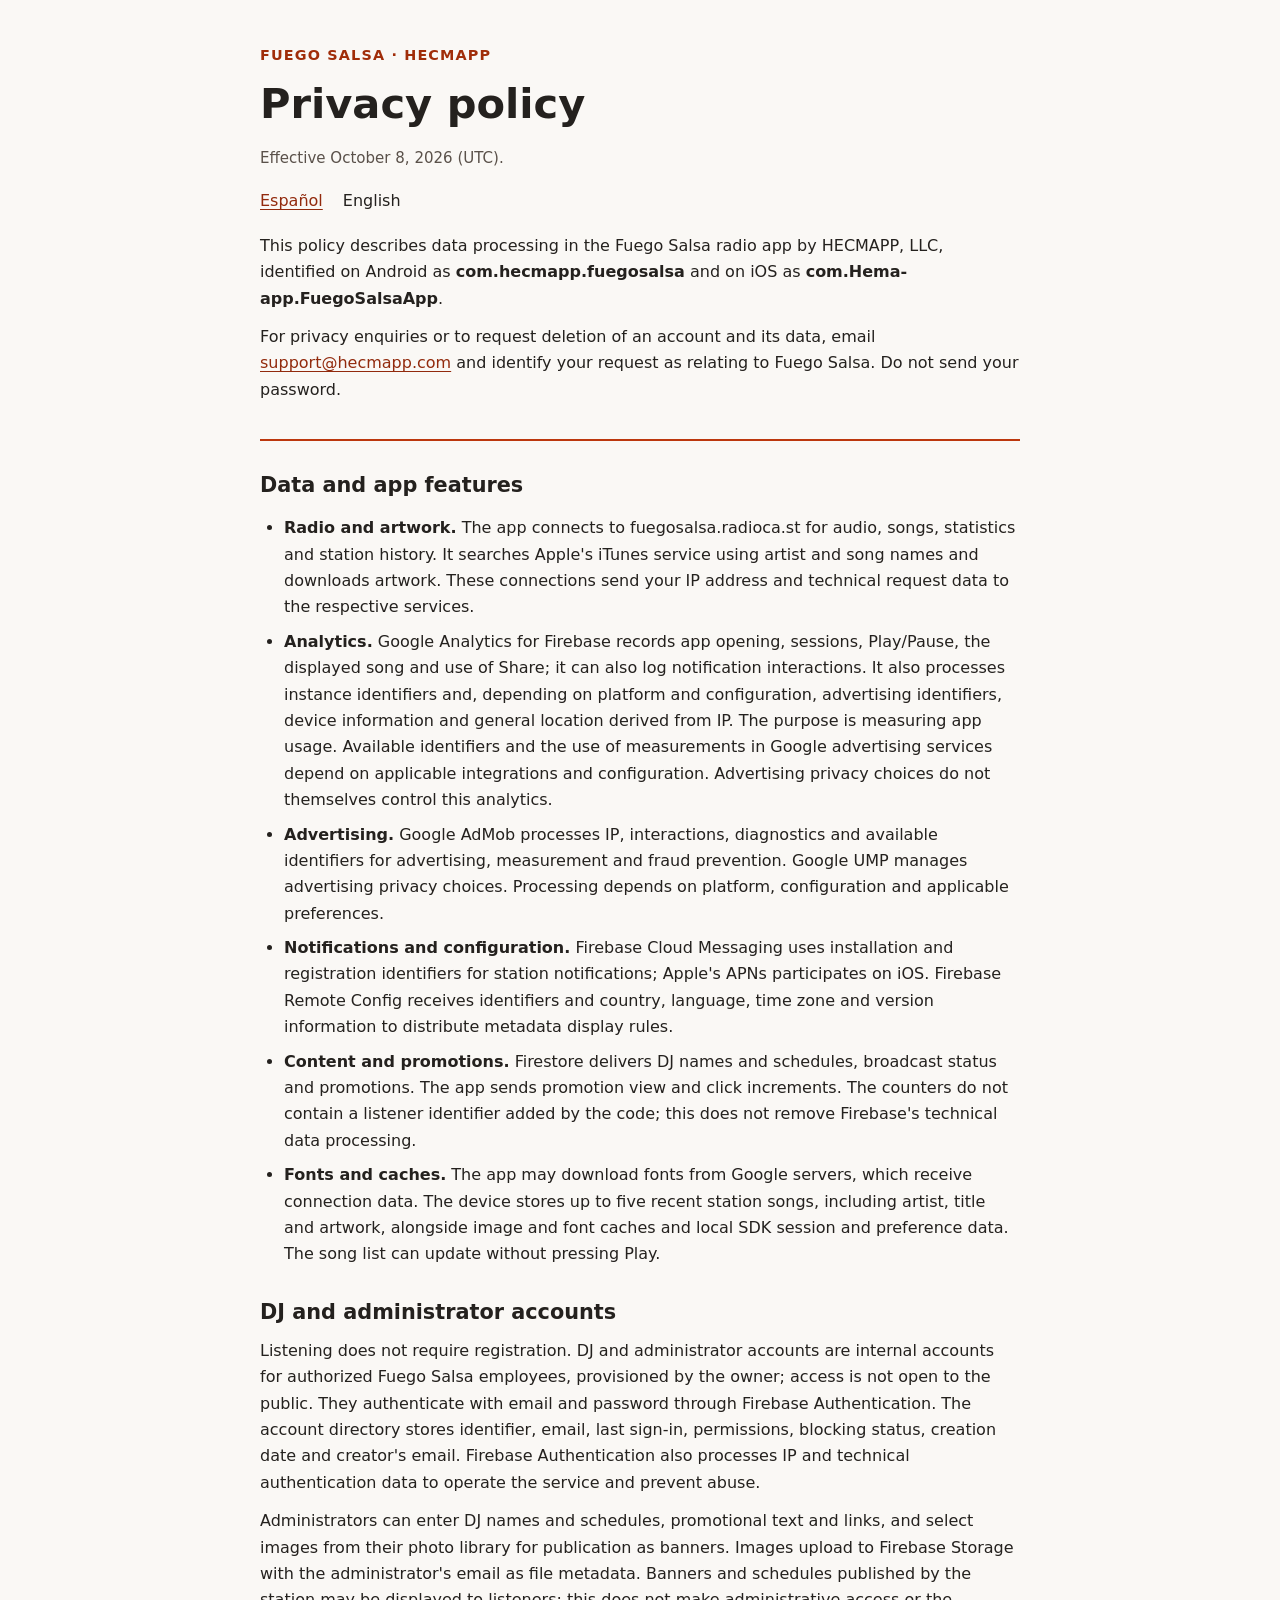
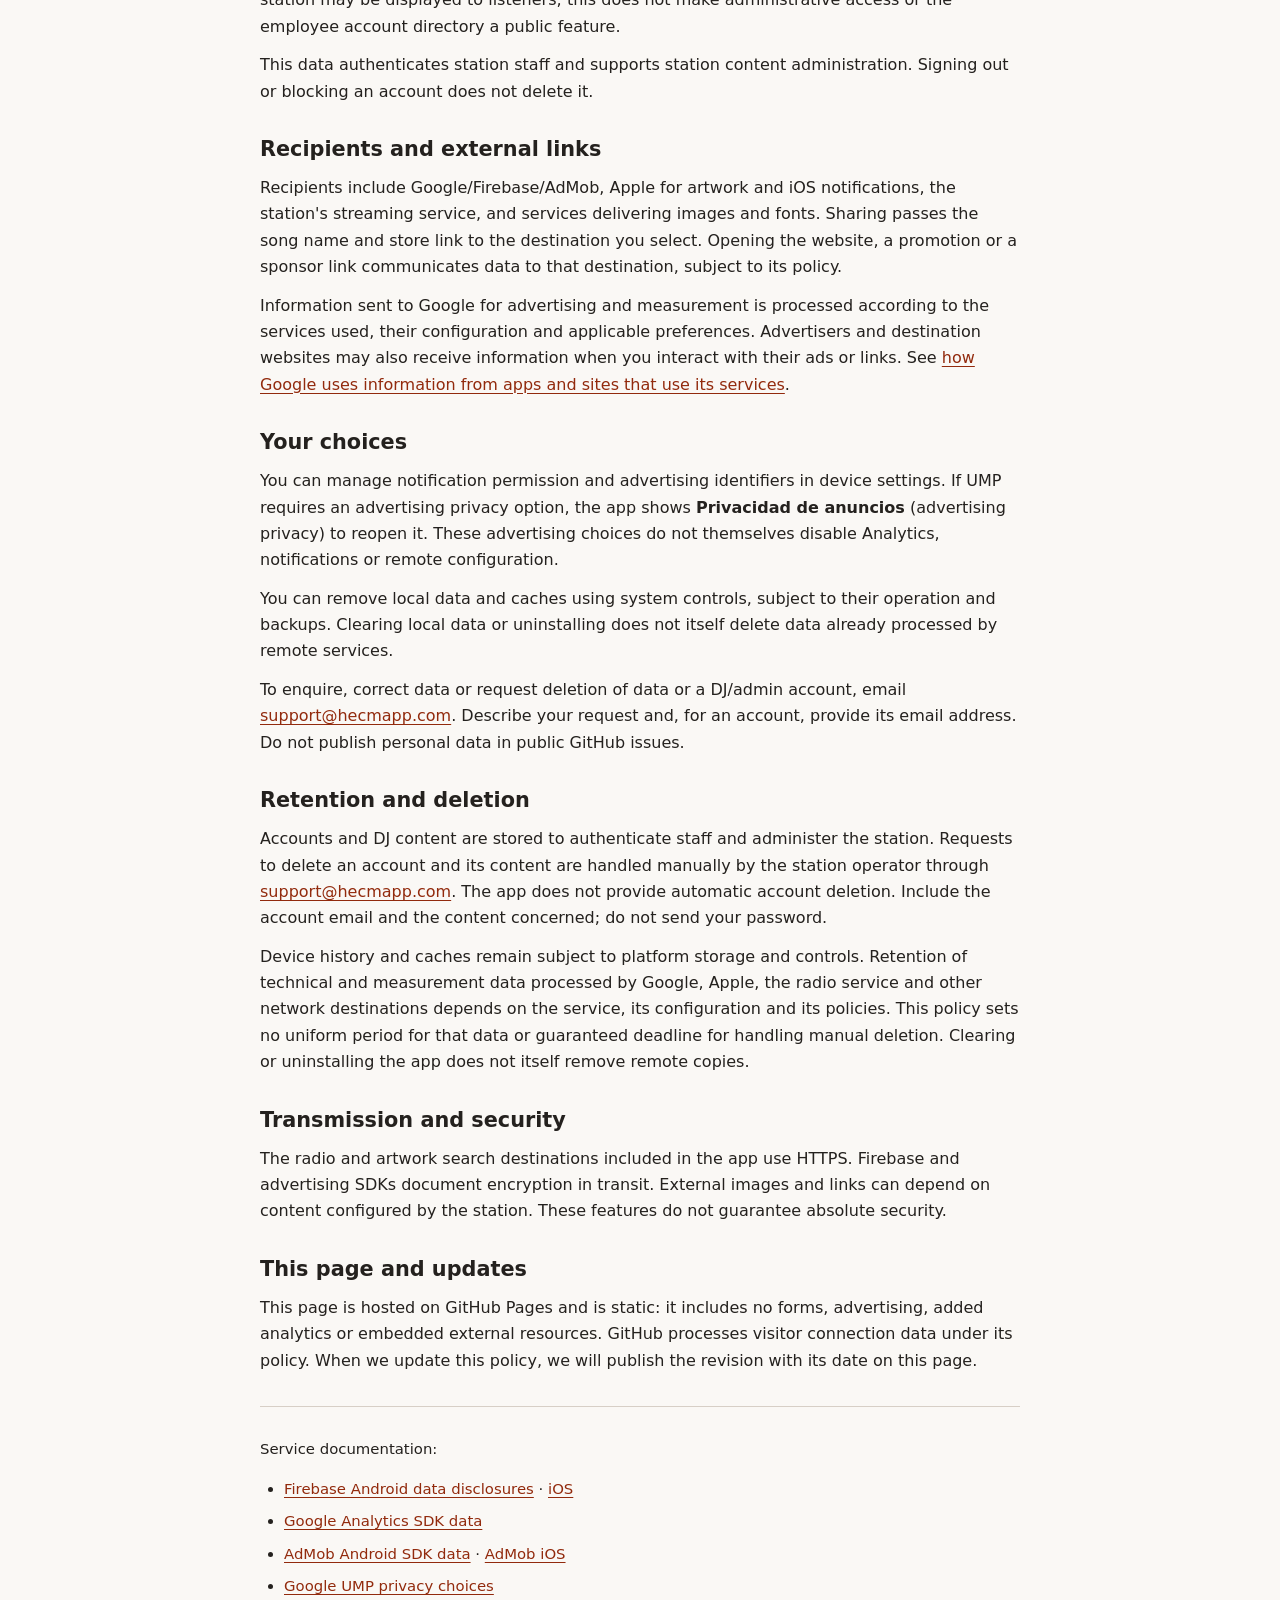
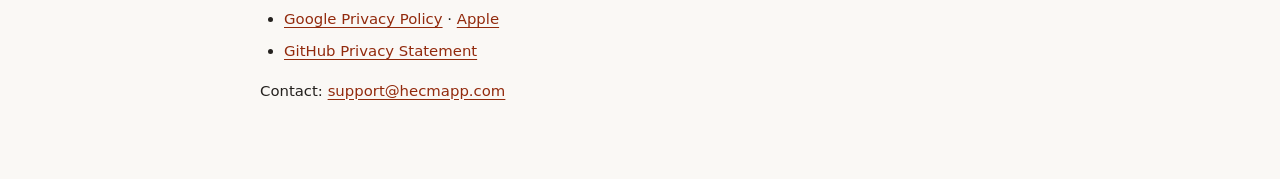
==== en.html @ 74feadb2 "Publish Fuego Salsa privacy policy in Spanish and English" ====
<!doctype html>
<html lang="en">
<head>
<meta charset="utf-8">
<meta name="viewport" content="width=device-width,initial-scale=1">
<meta name="robots" content="index,follow">
<title>Fuego Salsa Privacy Policy</title>
<meta name="description" content="Privacy policy for Fuego Salsa by HECMAPP, LLC.">
<link rel="stylesheet" href="styles.css">
<link rel="alternate" hreflang="es" href="index.html">
</head>
<body><main>
<header>
<p class="brand">FUEGO SALSA · HECMAPP</p>
<h1>Privacy policy</h1>
<p class="meta">Effective October 8, 2026 (UTC).</p>
<nav aria-label="Language"><a href="index.html" lang="es">Español</a><span aria-current="page">English</span></nav>
<p>This policy describes data processing in the Fuego Salsa radio app by HECMAPP, LLC, identified on Android as <strong>com.hecmapp.fuegosalsa</strong> and on iOS as <strong>com.Hema-app.FuegoSalsaApp</strong>.</p>
<p>For privacy enquiries or to request deletion of an account and its data, email <a href="mailto:support@hecmapp.com">support@hecmapp.com</a> and identify your request as relating to Fuego Salsa. Do not send your password.</p>
</header>
<section aria-labelledby="data"><h2 id="data">Data and app features</h2>
<ul>
<li><strong>Radio and artwork.</strong> The app connects to fuegosalsa.radioca.st for audio, songs, statistics and station history. It searches Apple's iTunes service using artist and song names and downloads artwork. These connections send your IP address and technical request data to the respective services.</li>
<li><strong>Analytics.</strong> Google Analytics for Firebase records app opening, sessions, Play/Pause, the displayed song and use of Share; it can also log notification interactions. It also processes instance identifiers and, depending on platform and configuration, advertising identifiers, device information and general location derived from IP. The purpose is measuring app usage. Available identifiers and the use of measurements in Google advertising services depend on applicable integrations and configuration. Advertising privacy choices do not themselves control this analytics.</li>
<li><strong>Advertising.</strong> Google AdMob processes IP, interactions, diagnostics and available identifiers for advertising, measurement and fraud prevention. Google UMP manages advertising privacy choices. Processing depends on platform, configuration and applicable preferences.</li>
<li><strong>Notifications and configuration.</strong> Firebase Cloud Messaging uses installation and registration identifiers for station notifications; Apple's APNs participates on iOS. Firebase Remote Config receives identifiers and country, language, time zone and version information to distribute metadata display rules.</li>
<li><strong>Content and promotions.</strong> Firestore delivers DJ names and schedules, broadcast status and promotions. The app sends promotion view and click increments. The counters do not contain a listener identifier added by the code; this does not remove Firebase's technical data processing.</li>
<li><strong>Fonts and caches.</strong> The app may download fonts from Google servers, which receive connection data. The device stores up to five recent station songs, including artist, title and artwork, alongside image and font caches and local SDK session and preference data. The song list can update without pressing Play.</li>
</ul></section>
<section aria-labelledby="admin"><h2 id="admin">DJ and administrator accounts</h2>
<p>Listening does not require registration. DJ and administrator accounts are internal accounts for authorized Fuego Salsa employees, provisioned by the owner; access is not open to the public. They authenticate with email and password through Firebase Authentication. The account directory stores identifier, email, last sign-in, permissions, blocking status, creation date and creator's email. Firebase Authentication also processes IP and technical authentication data to operate the service and prevent abuse.</p>
<p>Administrators can enter DJ names and schedules, promotional text and links, and select images from their photo library for publication as banners. Images upload to Firebase Storage with the administrator's email as file metadata. Banners and schedules published by the station may be displayed to listeners; this does not make administrative access or the employee account directory a public feature.</p>
<p>This data authenticates station staff and supports station content administration. Signing out or blocking an account does not delete it.</p>
</section>
<section aria-labelledby="recipients"><h2 id="recipients">Recipients and external links</h2>
<p>Recipients include Google/Firebase/AdMob, Apple for artwork and iOS notifications, the station's streaming service, and services delivering images and fonts. Sharing passes the song name and store link to the destination you select. Opening the website, a promotion or a sponsor link communicates data to that destination, subject to its policy.</p>
<p>Information sent to Google for advertising and measurement is processed according to the services used, their configuration and applicable preferences. Advertisers and destination websites may also receive information when you interact with their ads or links. See <a href="https://policies.google.com/technologies/partner-sites">how Google uses information from apps and sites that use its services</a>.</p>
</section>
<section aria-labelledby="choices"><h2 id="choices">Your choices</h2>
<p>You can manage notification permission and advertising identifiers in device settings. If UMP requires an advertising privacy option, the app shows <strong>Privacidad de anuncios</strong> (advertising privacy) to reopen it. These advertising choices do not themselves disable Analytics, notifications or remote configuration.</p>
<p>You can remove local data and caches using system controls, subject to their operation and backups. Clearing local data or uninstalling does not itself delete data already processed by remote services.</p>
<p>To enquire, correct data or request deletion of data or a DJ/admin account, email <a href="mailto:support@hecmapp.com">support@hecmapp.com</a>. Describe your request and, for an account, provide its email address. Do not publish personal data in public GitHub issues.</p>
</section>
<section aria-labelledby="retention"><h2 id="retention">Retention and deletion</h2>
<p>Accounts and DJ content are stored to authenticate staff and administer the station. Requests to delete an account and its content are handled manually by the station operator through <a href="mailto:support@hecmapp.com">support@hecmapp.com</a>. The app does not provide automatic account deletion. Include the account email and the content concerned; do not send your password.</p>
<p>Device history and caches remain subject to platform storage and controls. Retention of technical and measurement data processed by Google, Apple, the radio service and other network destinations depends on the service, its configuration and its policies. This policy sets no uniform period for that data or guaranteed deadline for handling manual deletion. Clearing or uninstalling the app does not itself remove remote copies.</p>
</section>
<section aria-labelledby="security"><h2 id="security">Transmission and security</h2>
<p>The radio and artwork search destinations included in the app use HTTPS. Firebase and advertising SDKs document encryption in transit. External images and links can depend on content configured by the station. These features do not guarantee absolute security.</p>
</section>
<section aria-labelledby="updates"><h2 id="updates">This page and updates</h2>
<p>This page is hosted on GitHub Pages and is static: it includes no forms, advertising, added analytics or embedded external resources. GitHub processes visitor connection data under its policy. When we update this policy, we will publish the revision with its date on this page.</p>
</section>
<footer><p>Service documentation:</p><ul>
<li><a href="https://firebase.google.com/docs/android/play-data-disclosure">Firebase Android data disclosures</a> · <a href="https://firebase.google.com/docs/ios/app-store-data-collection">iOS</a></li>
<li><a href="https://support.google.com/analytics/answer/11582702">Google Analytics SDK data</a></li>
<li><a href="https://developers.google.com/admob/android/privacy/play-data-disclosure">AdMob Android SDK data</a> · <a href="https://developers.google.com/admob/ios/privacy/data-disclosure">AdMob iOS</a></li>
<li><a href="https://developers.google.com/admob/flutter/privacy">Google UMP privacy choices</a></li>
<li><a href="https://policies.google.com/privacy">Google Privacy Policy</a> · <a href="https://www.apple.com/legal/privacy/en-ww/">Apple</a></li>
<li><a href="https://docs.github.com/en/site-policy/privacy-policies/github-general-privacy-statement">GitHub Privacy Statement</a></li>
</ul><p>Contact: <a href="mailto:support@hecmapp.com">support@hecmapp.com</a></p></footer>
</main></body></html>
---- styles.css ----
:root{color-scheme:light;font-family:system-ui,-apple-system,BlinkMacSystemFont,"Segoe UI",sans-serif;color:#24211e;background:#faf8f5;line-height:1.65}*{box-sizing:border-box}body{margin:0}main{width:min(100% - 40px,760px);margin:0 auto;padding:32px 0 64px;overflow-wrap:anywhere}header{border-bottom:2px solid #bc370d;padding-bottom:24px;margin-bottom:28px}.brand{font-weight:750;color:#a02d09;letter-spacing:.08em;font-size:.9rem}h1{font-size:clamp(1.9rem,7vw,2.6rem);line-height:1.15;margin:12px 0 18px}h2{font-size:1.3rem;line-height:1.35;margin:30px 0 12px}p{margin:12px 0}a{color:#922a0d;text-underline-offset:3px;overflow-wrap:anywhere}a:focus-visible{outline:3px solid #922a0d;outline-offset:4px}nav{display:flex;gap:20px;flex-wrap:wrap;margin:18px 0}.meta{color:#5a514a;font-size:.94rem}ul{padding-left:24px}li{margin:8px 0}footer{border-top:1px solid #d7cfc6;padding-top:18px;margin-top:32px;font-size:.93rem}@media print{body{background:#fff}main{width:100%;padding:0}nav{display:none}}
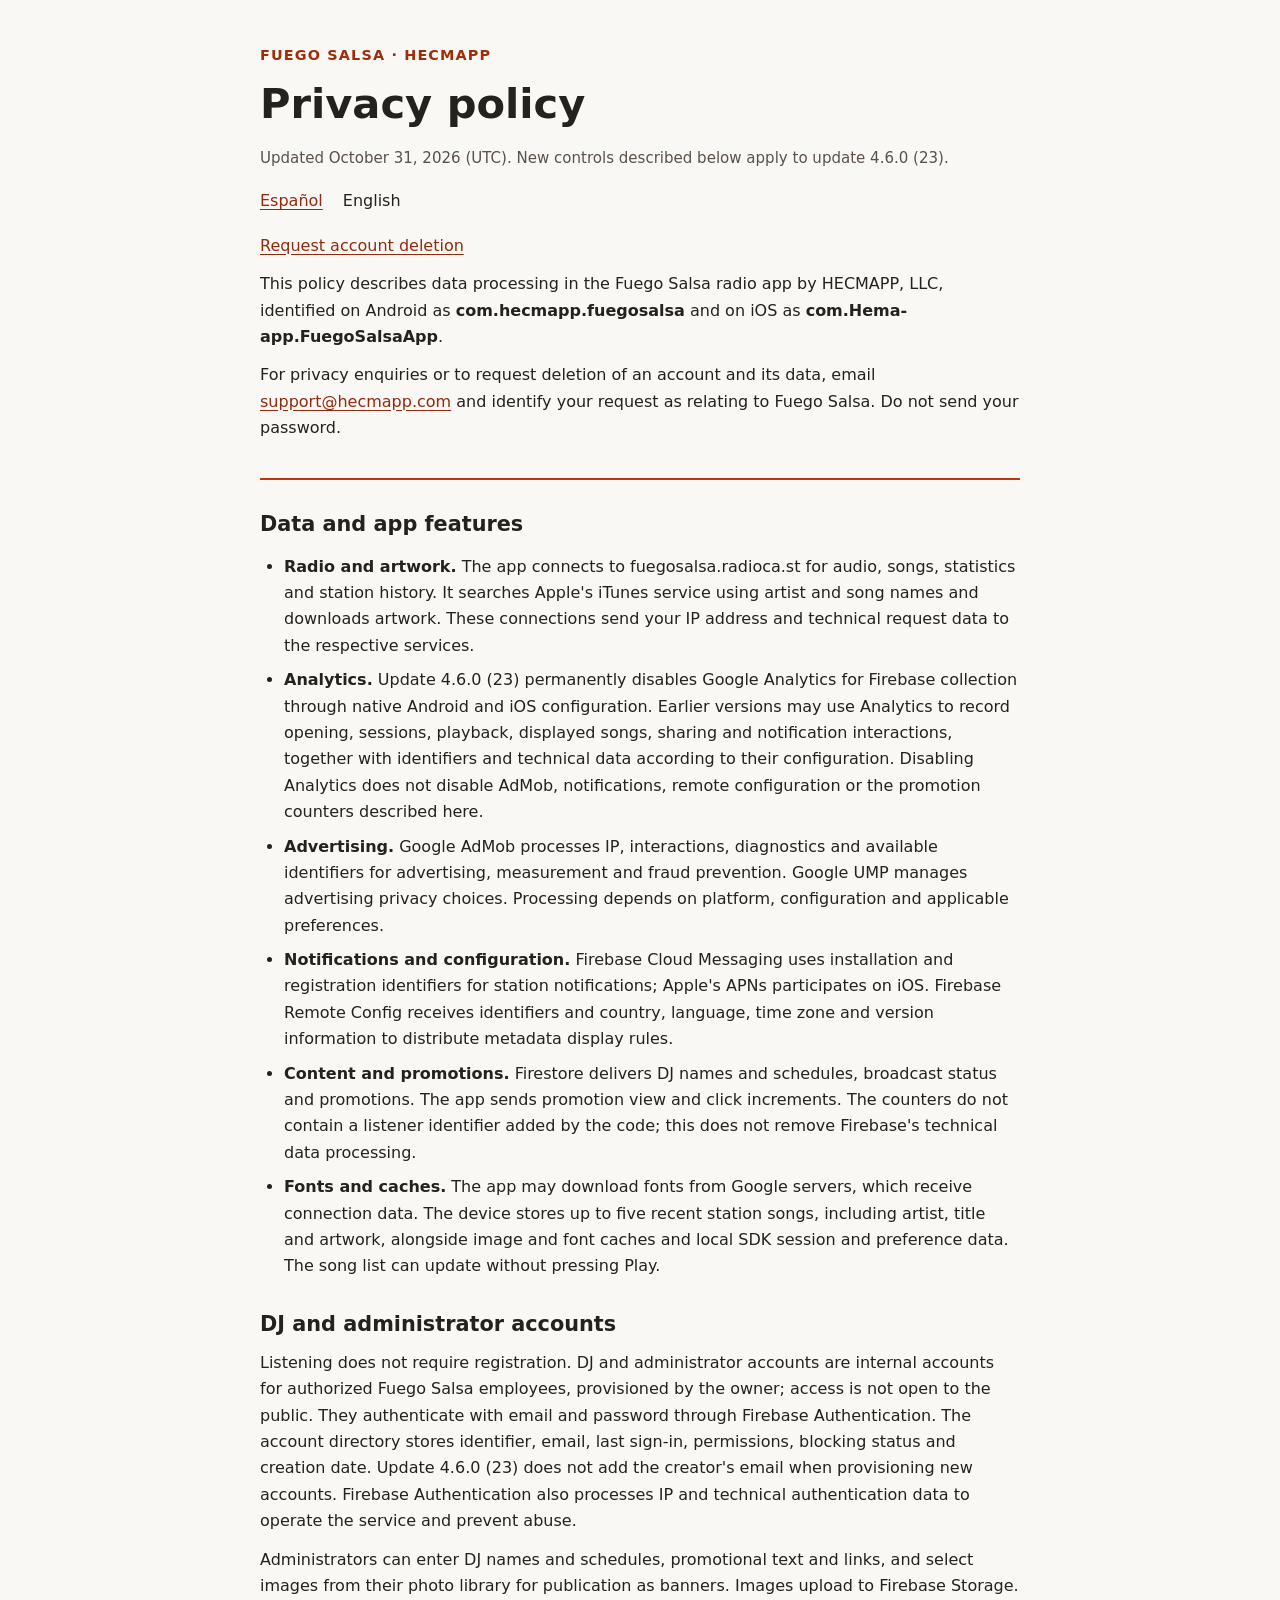
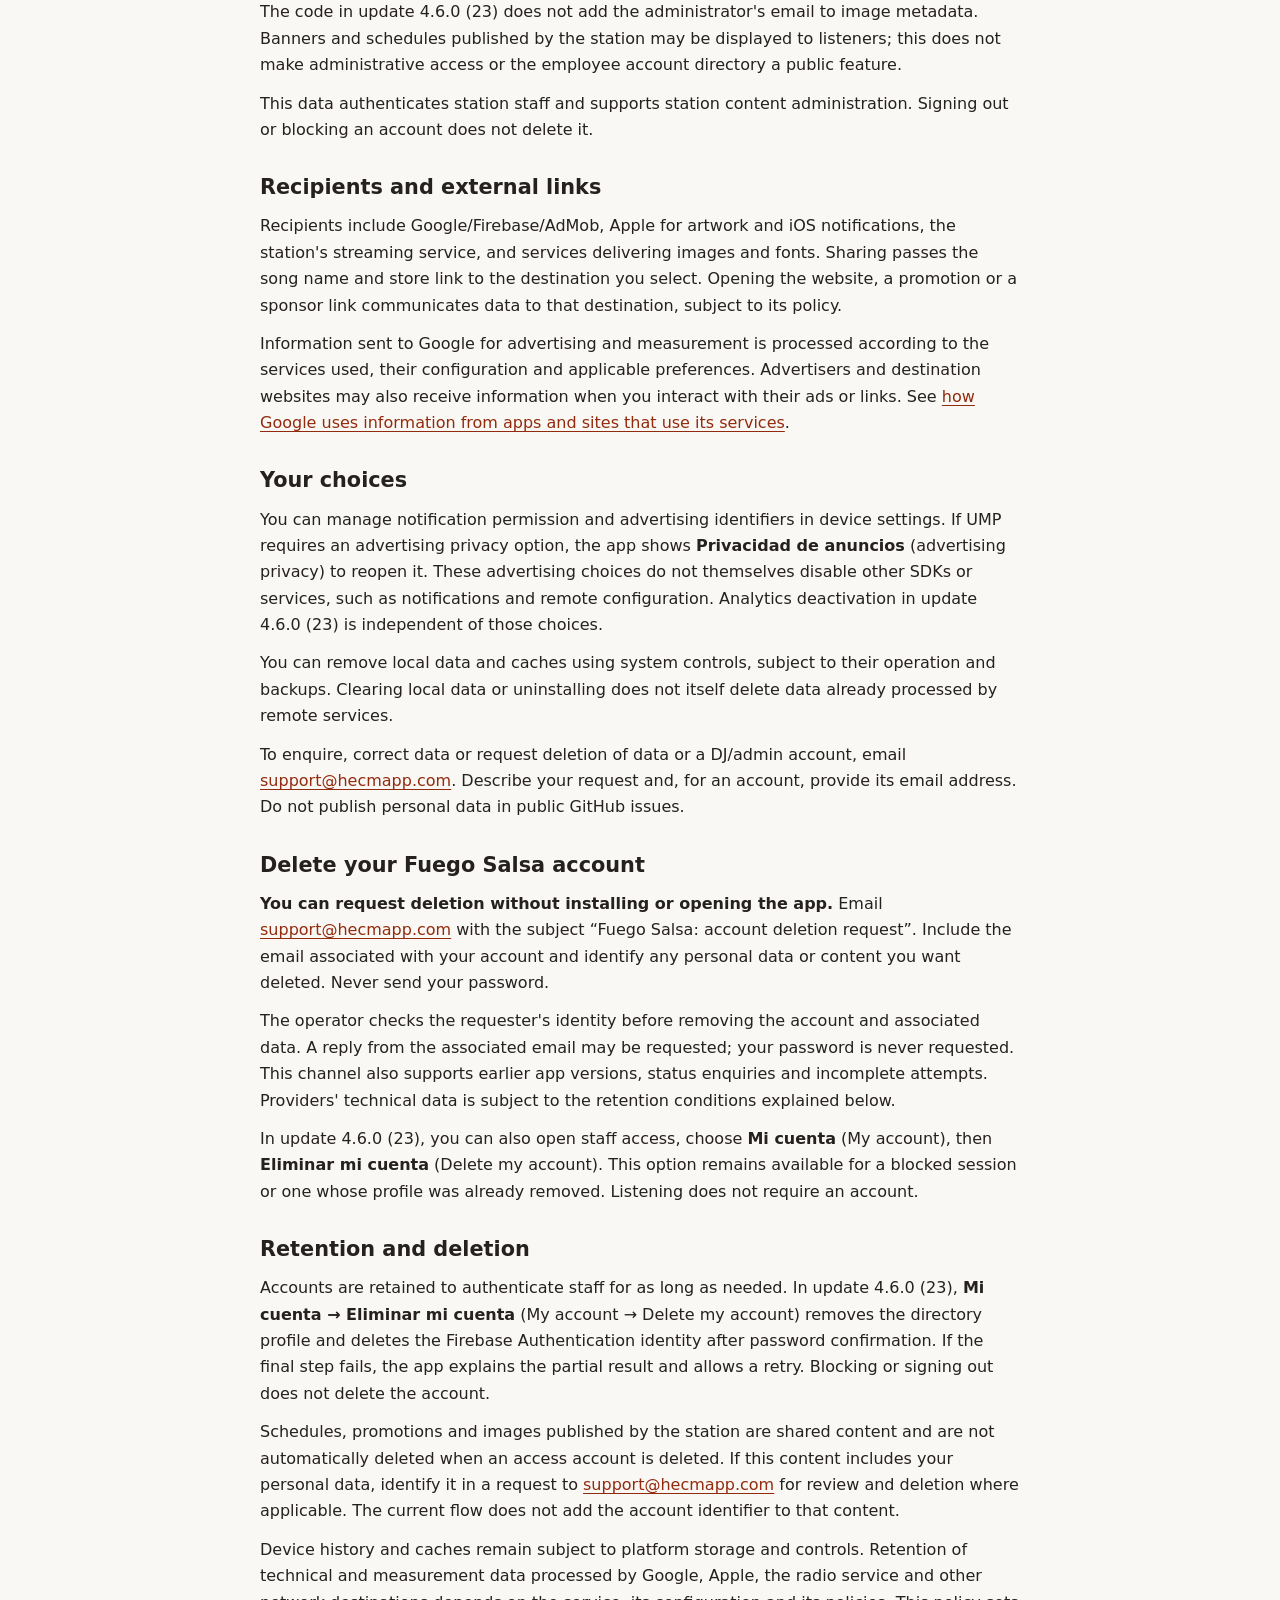
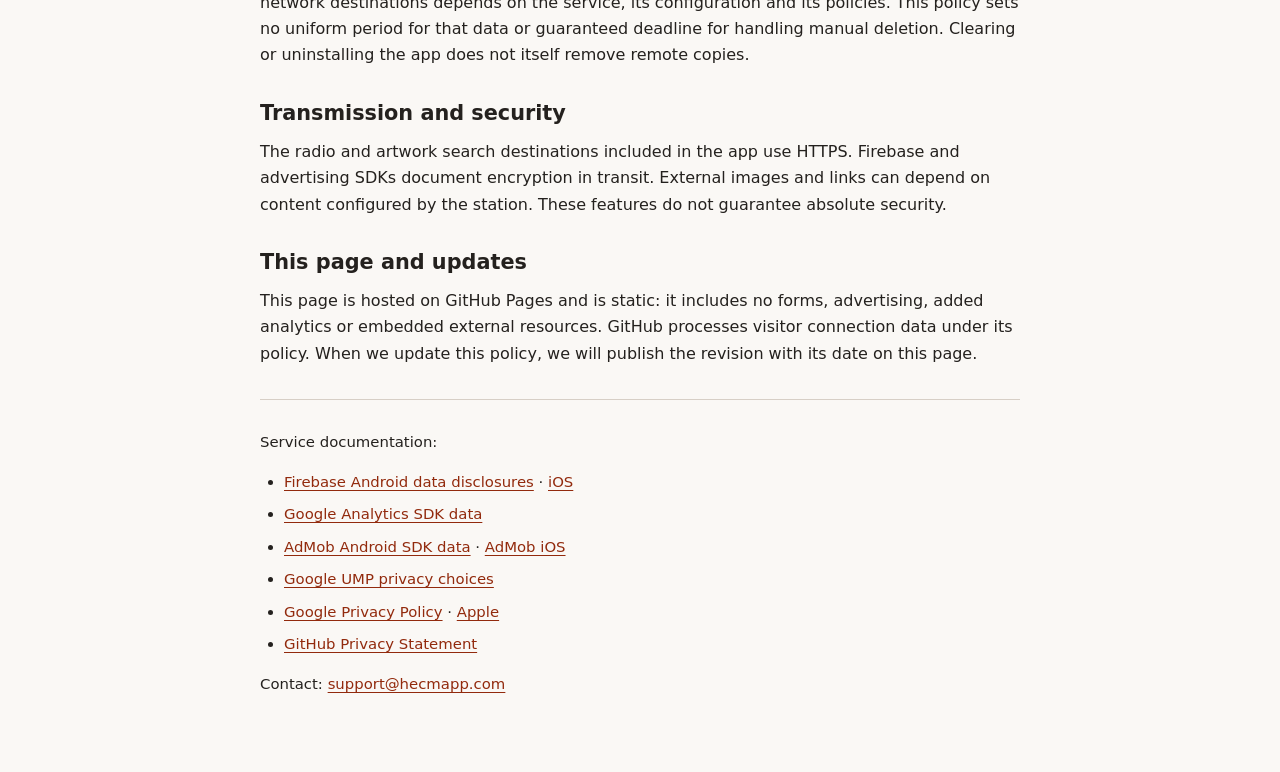
==== commit fcdc2689: "docs(privacy): explain account deletion and version 4.6 data controls" ====
--- a/en.html
+++ b/en.html
@@ -13,23 +13,23 @@
 <header>
 <p class="brand">FUEGO SALSA · HECMAPP</p>
 <h1>Privacy policy</h1>
-<p class="meta">Effective October 8, 2026 (UTC).</p>
-<nav aria-label="Language"><a href="index.html" lang="es">Español</a><span aria-current="page">English</span></nav>
+<p class="meta">Updated October 31, 2026 (UTC). New controls described below apply to update 4.6.0 (23).</p>
+<nav aria-label="Language"><a href="index.html" lang="es">Español</a><span aria-current="page">English</span></nav><p><a href="#delete-account">Request account deletion</a></p>
 <p>This policy describes data processing in the Fuego Salsa radio app by HECMAPP, LLC, identified on Android as <strong>com.hecmapp.fuegosalsa</strong> and on iOS as <strong>com.Hema-app.FuegoSalsaApp</strong>.</p>
 <p>For privacy enquiries or to request deletion of an account and its data, email <a href="mailto:support@hecmapp.com">support@hecmapp.com</a> and identify your request as relating to Fuego Salsa. Do not send your password.</p>
 </header>
 <section aria-labelledby="data"><h2 id="data">Data and app features</h2>
 <ul>
 <li><strong>Radio and artwork.</strong> The app connects to fuegosalsa.radioca.st for audio, songs, statistics and station history. It searches Apple's iTunes service using artist and song names and downloads artwork. These connections send your IP address and technical request data to the respective services.</li>
-<li><strong>Analytics.</strong> Google Analytics for Firebase records app opening, sessions, Play/Pause, the displayed song and use of Share; it can also log notification interactions. It also processes instance identifiers and, depending on platform and configuration, advertising identifiers, device information and general location derived from IP. The purpose is measuring app usage. Available identifiers and the use of measurements in Google advertising services depend on applicable integrations and configuration. Advertising privacy choices do not themselves control this analytics.</li>
+<li><strong>Analytics.</strong> Update 4.6.0 (23) permanently disables Google Analytics for Firebase collection through native Android and iOS configuration. Earlier versions may use Analytics to record opening, sessions, playback, displayed songs, sharing and notification interactions, together with identifiers and technical data according to their configuration. Disabling Analytics does not disable AdMob, notifications, remote configuration or the promotion counters described here.</li>
 <li><strong>Advertising.</strong> Google AdMob processes IP, interactions, diagnostics and available identifiers for advertising, measurement and fraud prevention. Google UMP manages advertising privacy choices. Processing depends on platform, configuration and applicable preferences.</li>
 <li><strong>Notifications and configuration.</strong> Firebase Cloud Messaging uses installation and registration identifiers for station notifications; Apple's APNs participates on iOS. Firebase Remote Config receives identifiers and country, language, time zone and version information to distribute metadata display rules.</li>
 <li><strong>Content and promotions.</strong> Firestore delivers DJ names and schedules, broadcast status and promotions. The app sends promotion view and click increments. The counters do not contain a listener identifier added by the code; this does not remove Firebase's technical data processing.</li>
 <li><strong>Fonts and caches.</strong> The app may download fonts from Google servers, which receive connection data. The device stores up to five recent station songs, including artist, title and artwork, alongside image and font caches and local SDK session and preference data. The song list can update without pressing Play.</li>
 </ul></section>
 <section aria-labelledby="admin"><h2 id="admin">DJ and administrator accounts</h2>
-<p>Listening does not require registration. DJ and administrator accounts are internal accounts for authorized Fuego Salsa employees, provisioned by the owner; access is not open to the public. They authenticate with email and password through Firebase Authentication. The account directory stores identifier, email, last sign-in, permissions, blocking status, creation date and creator's email. Firebase Authentication also processes IP and technical authentication data to operate the service and prevent abuse.</p>
-<p>Administrators can enter DJ names and schedules, promotional text and links, and select images from their photo library for publication as banners. Images upload to Firebase Storage with the administrator's email as file metadata. Banners and schedules published by the station may be displayed to listeners; this does not make administrative access or the employee account directory a public feature.</p>
+<p>Listening does not require registration. DJ and administrator accounts are internal accounts for authorized Fuego Salsa employees, provisioned by the owner; access is not open to the public. They authenticate with email and password through Firebase Authentication. The account directory stores identifier, email, last sign-in, permissions, blocking status and creation date. Update 4.6.0 (23) does not add the creator's email when provisioning new accounts. Firebase Authentication also processes IP and technical authentication data to operate the service and prevent abuse.</p>
+<p>Administrators can enter DJ names and schedules, promotional text and links, and select images from their photo library for publication as banners. Images upload to Firebase Storage. The code in update 4.6.0 (23) does not add the administrator's email to image metadata. Banners and schedules published by the station may be displayed to listeners; this does not make administrative access or the employee account directory a public feature.</p>
 <p>This data authenticates station staff and supports station content administration. Signing out or blocking an account does not delete it.</p>
 </section>
 <section aria-labelledby="recipients"><h2 id="recipients">Recipients and external links</h2>
@@ -37,12 +37,17 @@
 <p>Information sent to Google for advertising and measurement is processed according to the services used, their configuration and applicable preferences. Advertisers and destination websites may also receive information when you interact with their ads or links. See <a href="https://policies.google.com/technologies/partner-sites">how Google uses information from apps and sites that use its services</a>.</p>
 </section>
 <section aria-labelledby="choices"><h2 id="choices">Your choices</h2>
-<p>You can manage notification permission and advertising identifiers in device settings. If UMP requires an advertising privacy option, the app shows <strong>Privacidad de anuncios</strong> (advertising privacy) to reopen it. These advertising choices do not themselves disable Analytics, notifications or remote configuration.</p>
+<p>You can manage notification permission and advertising identifiers in device settings. If UMP requires an advertising privacy option, the app shows <strong>Privacidad de anuncios</strong> (advertising privacy) to reopen it. These advertising choices do not themselves disable other SDKs or services, such as notifications and remote configuration. Analytics deactivation in update 4.6.0 (23) is independent of those choices.</p>
 <p>You can remove local data and caches using system controls, subject to their operation and backups. Clearing local data or uninstalling does not itself delete data already processed by remote services.</p>
 <p>To enquire, correct data or request deletion of data or a DJ/admin account, email <a href="mailto:support@hecmapp.com">support@hecmapp.com</a>. Describe your request and, for an account, provide its email address. Do not publish personal data in public GitHub issues.</p>
 </section>
+<section aria-labelledby="delete-account"><h2 id="delete-account">Delete your Fuego Salsa account</h2>
+<p><strong>You can request deletion without installing or opening the app.</strong> Email <a href="mailto:support@hecmapp.com?subject=Fuego%20Salsa%3A%20account%20deletion%20request">support@hecmapp.com</a> with the subject “Fuego Salsa: account deletion request”. Include the email associated with your account and identify any personal data or content you want deleted. Never send your password.</p>
+<p>The operator checks the requester's identity before removing the account and associated data. A reply from the associated email may be requested; your password is never requested. This channel also supports earlier app versions, status enquiries and incomplete attempts. Providers' technical data is subject to the retention conditions explained below.</p>
+<p>In update 4.6.0 (23), you can also open staff access, choose <strong>Mi cuenta</strong> (My account), then <strong>Eliminar mi cuenta</strong> (Delete my account). This option remains available for a blocked session or one whose profile was already removed. Listening does not require an account.</p>
+</section>
 <section aria-labelledby="retention"><h2 id="retention">Retention and deletion</h2>
-<p>Accounts and DJ content are stored to authenticate staff and administer the station. Requests to delete an account and its content are handled manually by the station operator through <a href="mailto:support@hecmapp.com">support@hecmapp.com</a>. The app does not provide automatic account deletion. Include the account email and the content concerned; do not send your password.</p>
+<p>Accounts are retained to authenticate staff for as long as needed. In update 4.6.0 (23), <strong>Mi cuenta → Eliminar mi cuenta</strong> (My account → Delete my account) removes the directory profile and deletes the Firebase Authentication identity after password confirmation. If the final step fails, the app explains the partial result and allows a retry. Blocking or signing out does not delete the account.</p><p>Schedules, promotions and images published by the station are shared content and are not automatically deleted when an access account is deleted. If this content includes your personal data, identify it in a request to <a href="mailto:support@hecmapp.com">support@hecmapp.com</a> for review and deletion where applicable. The current flow does not add the account identifier to that content.</p>
 <p>Device history and caches remain subject to platform storage and controls. Retention of technical and measurement data processed by Google, Apple, the radio service and other network destinations depends on the service, its configuration and its policies. This policy sets no uniform period for that data or guaranteed deadline for handling manual deletion. Clearing or uninstalling the app does not itself remove remote copies.</p>
 </section>
 <section aria-labelledby="security"><h2 id="security">Transmission and security</h2>
